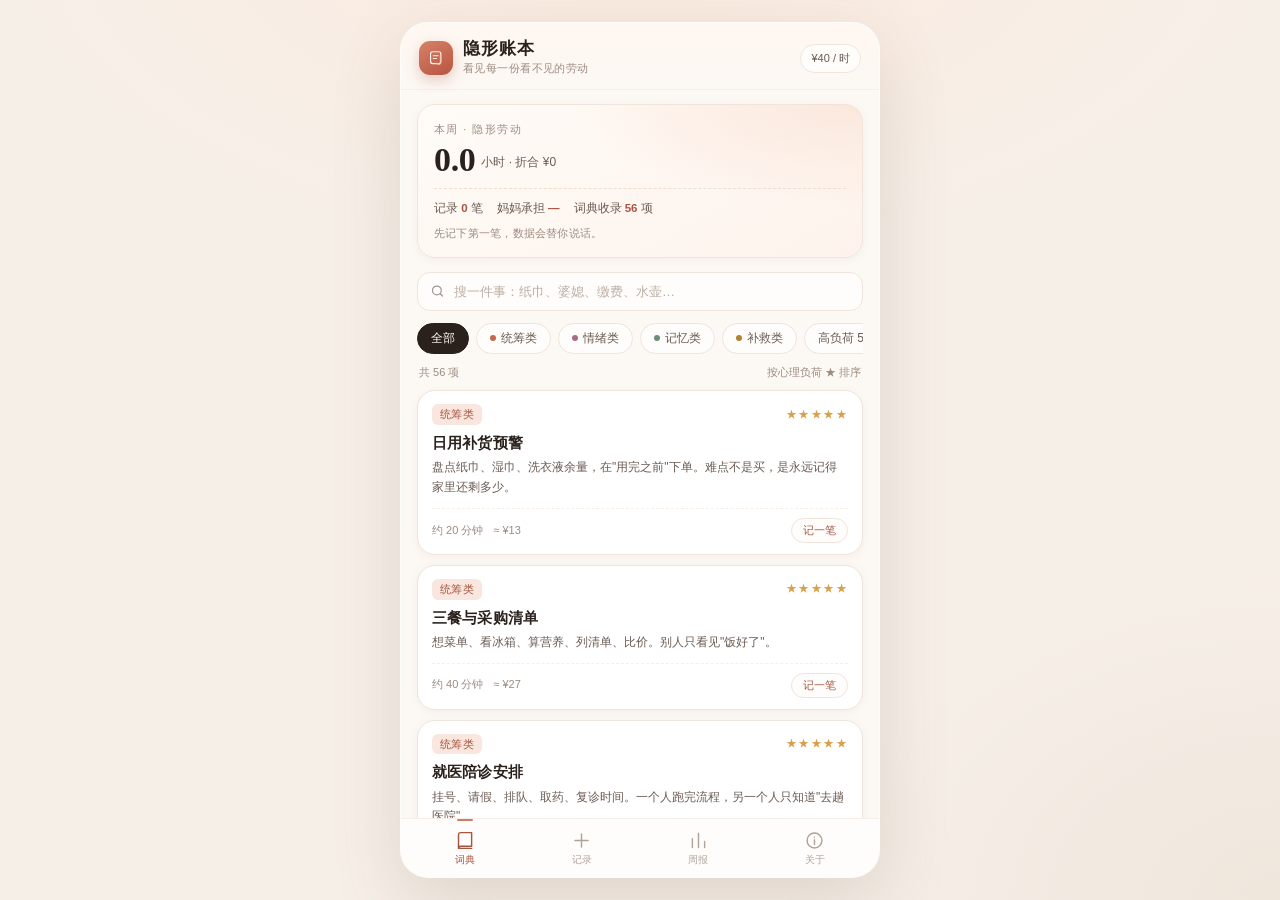
==== index.html @ 70a370f3 "隐形账本 v1.0：隐形劳动词典 + 语音转结构化数据 + 家庭隐形劳动周报 - 词典：4 类 56 条，含心理负荷指数、典型耗时、折合金额 - 记录：本地规则引擎把一段抱怨拆成结构化任务（JSON）" ====
<!DOCTYPE html>
<html lang="zh-CN">
<head>
<meta charset="UTF-8" />
<meta name="viewport" content="width=device-width, initial-scale=1, viewport-fit=cover, maximum-scale=1" />
<meta name="theme-color" content="#FCF8F4" />
<meta name="description" content="隐形账本：把全职妈妈与职场妈妈的隐形劳动、情绪劳动，一次性说清楚。" />
<title>隐形账本 · 看见每一份看不见的劳动</title>
<link rel="icon" href="assets/icon.svg" type="image/svg+xml" />
<link rel="apple-touch-icon" href="assets/icon.svg" />
<link rel="manifest" href="manifest.json" />
<link rel="stylesheet" href="assets/style.css" />
</head>
<body>
<div class="app">

  <!-- ============ 顶栏 ============ -->
  <header class="topbar">
    <div class="brand">
      <div class="mark" aria-hidden="true">
        <svg width="19" height="19" viewBox="0 0 24 24" fill="none">
          <rect x="4.5" y="3.5" width="13" height="15" rx="2.6" stroke="#FFF3EC" stroke-width="1.5"/>
          <path d="M8 8.5h6M8 12h4" stroke="#FFF3EC" stroke-width="1.5" stroke-linecap="round"/>
          <path d="M17 7.5v9.8a1.9 1.9 0 0 1-2.6 1.8l-2.9-1.1" stroke="#F7C9B8" stroke-width="1.5" stroke-linecap="round" stroke-linejoin="round"/>
        </svg>
      </div>
      <div style="min-width:0">
        <h1>隐形账本</h1>
        <p class="sub">看见每一份看不见的劳动</p>
      </div>
    </div>
    <button class="rate-btn" id="rateBtn" type="button">¥40 / 时</button>
  </header>

  <!-- ============ 主体 ============ -->
  <main id="main">

    <!-- ---------- 词典 ---------- -->
    <section class="view active" id="view-dict">
      <div class="overview">
        <div class="ov-label">本周 · 隐形劳动</div>
        <div class="ov-main">
          <span class="ov-num" id="ovHours">0.0</span>
          <span class="ov-unit">小时 · 折合 ¥<span id="ovMoney">0</span></span>
        </div>
        <div class="ov-row">
          <span>记录 <b id="ovCount">0</b> 笔</span>
          <span>妈妈承担 <b id="ovShare">—</b></span>
          <span>词典收录 <b>56</b> 项</span>
        </div>
        <div class="ov-quote" id="ovQuote">先记下第一笔，数据会替你说话。</div>
      </div>

      <div class="search-wrap">
        <svg width="15" height="15" viewBox="0 0 24 24" fill="none" stroke="currentColor" stroke-width="2">
          <circle cx="11" cy="11" r="7"/><path d="M20 20l-3.6-3.6" stroke-linecap="round"/>
        </svg>
        <input id="searchInput" type="search" placeholder="搜一件事：纸巾、婆媳、缴费、水壶…" autocomplete="off" />
      </div>

      <div class="chips" id="chips"></div>
      <div class="dict-meta">
        <span id="dictCount">共 56 项</span>
        <span>按心理负荷 ★ 排序</span>
      </div>
      <div id="dictList"></div>
    </section>

    <!-- ---------- 记录 ---------- -->
    <section class="view" id="view-record">
      <div class="panel">
        <p class="panel-title">说一句今天发生了什么</p>
        <textarea id="voiceInput" placeholder="例：今天气死我了，我刚安抚完娃，又去提醒他爸明天要交幼儿园手工作业。"></textarea>
        <div class="rec-actions">
          <button class="btn btn-mic" id="micBtn" type="button">
            <svg width="14" height="14" viewBox="0 0 24 24" fill="none" stroke="currentColor" stroke-width="1.8">
              <rect x="9" y="3" width="6" height="11" rx="3"/><path d="M5.5 11.5a6.5 6.5 0 0 0 13 0M12 18v3" stroke-linecap="round"/>
            </svg>
            语音
          </button>
          <button class="btn btn-primary" id="parseBtn" type="button">智能拆解</button>
        </div>
        <div class="hint-row">
          <p class="hint">不评价、不安慰、不建议 —— 只把这句话拆成可计量的结构。</p>
          <button class="link-mini" id="sampleBtn" type="button">填入示例</button>
        </div>
      </div>

      <div id="parseOut"></div>

      <div class="panel" style="margin-top:12px">
        <p class="panel-title">今日记录 <span id="todayCount" style="color:#B3A297;letter-spacing:0"></span></p>
        <ul class="rec-list" id="todayList"></ul>
        <div class="empty" id="todayEmpty">
          <span class="big">◌</span>
          还没有记录。试试上面的示例，或从词典里点「记一笔」。
          <div style="margin-top:12px">
            <button class="mini-btn" id="demoBtn" type="button">载入一周示例数据</button>
          </div>
        </div>
      </div>
    </section>

    <!-- ---------- 周报 ---------- -->
    <section class="view" id="view-report">
      <div class="week-switch">
        <button class="active" data-week="0" type="button">本周</button>
        <button data-week="1" type="button">上周</button>
      </div>
      <div id="reportBody"></div>
    </section>

    <!-- ---------- 关于 ---------- -->
    <section class="view" id="view-about">
      <div class="about-hero">
        <div class="mark-lg" aria-hidden="true">
          <svg width="28" height="28" viewBox="0 0 24 24" fill="none">
            <rect x="4.5" y="3.5" width="13" height="15" rx="2.6" stroke="#FFF3EC" stroke-width="1.4"/>
            <path d="M8 8.5h6M8 12h4" stroke="#FFF3EC" stroke-width="1.4" stroke-linecap="round"/>
            <path d="M17 7.5v9.8a1.9 1.9 0 0 1-2.6 1.8l-2.9-1.1" stroke="#F7C9B8" stroke-width="1.4" stroke-linecap="round" stroke-linejoin="round"/>
          </svg>
        </div>
        <h2>隐形账本</h2>
        <p>INVISIBLE LEDGER · v1.0</p>
      </div>

      <div class="about-card">
        <h4>为什么要有这本账</h4>
        <p>家里的活分两种：一种做得完，一种做不完。买纸巾看得见，记住"纸巾快没了"看不见；带孩子看得见，提前三天查好疫苗放号时间看不见。后者从不进入任何统计，却持续消耗同一个人。</p>
        <p>这本账只做一件事：把看不见的部分，写成条目、时长和金额。</p>
      </div>

      <div class="about-card">
        <h4>四个抽屉</h4>
        <ul>
          <li><b>统筹类</b>：让家庭这台机器按时运转（排期、比价、派活与跟进）</li>
          <li><b>情绪类</b>：接住每个人的情绪（安抚、缓冲、维持气氛）</li>
          <li><b>记忆类</b>：全家的外部硬盘（缴费日、过敏史、东西放哪）</li>
          <li><b>补救类</b>：兜住所有漏下来的事（送水壶、发现洗手液用完）</li>
        </ul>
        <p style="margin-top:8px">每项都标了 <b>心理负荷指数（1–5★）</b>：占用的不是时间，是脑子里的后台进程。</p>
      </div>

      <div class="about-card">
        <h4>怎么算钱</h4>
        <p>折算标准默认 <code>¥40 / 小时</code>，参考家政服务时薪。可在右上角修改。金额不是要谁付钱，而是给"没有价格的时间"一个可比较的单位。</p>
      </div>

      <div class="about-card">
        <h4>关于数据</h4>
        <p>所有记录只存在这台设备的浏览器本地存储（localStorage），不上传、不联网、不需要登录。清除浏览器数据会一并清除记录。</p>
        <p>语音输入使用浏览器自带的语音识别能力，是否上传音频由浏览器决定，本应用不接触原始音频。</p>
      </div>

      <div class="about-card">
        <h4>一句话免责</h4>
        <p>本工具不是心理咨询，也不是家庭调解。它只提供结构，不提供安慰。</p>
      </div>

      <div class="about-card" style="text-align:center">
        <button class="btn btn-ghost" id="clearBtn" type="button" style="font-size:12px;color:#A8543C">清空全部本地记录</button>
      </div>

      <footer class="site-footer">
        © 2026 隐形账本 · 保留所有权利
        <span class="ln">蓝诺UFO李然</span>
      </footer>
    </section>

  </main>

  <!-- ============ 底部导航 ============ -->
  <nav class="tabbar" id="tabbar">
    <button class="active" data-view="dict" type="button">
      <svg viewBox="0 0 24 24" fill="none" stroke="currentColor" stroke-linecap="round" stroke-linejoin="round">
        <path d="M4 5.5A2.5 2.5 0 0 1 6.5 3H19v15.5H6.5A2.5 2.5 0 0 0 4 21z"/>
        <path d="M4 18.5A2.5 2.5 0 0 0 6.5 21H19"/>
      </svg>
      <span>词典</span>
    </button>
    <button data-view="record" type="button">
      <svg viewBox="0 0 24 24" fill="none" stroke="currentColor" stroke-linecap="round" stroke-linejoin="round">
        <path d="M12 4.5v15M4.5 12h15"/>
      </svg>
      <span>记录</span>
    </button>
    <button data-view="report" type="button">
      <svg viewBox="0 0 24 24" fill="none" stroke="currentColor" stroke-linecap="round" stroke-linejoin="round">
        <path d="M5 20V10M12 20V4M19 20v-7"/>
      </svg>
      <span>周报</span>
    </button>
    <button data-view="about" type="button">
      <svg viewBox="0 0 24 24" fill="none" stroke="currentColor" stroke-linecap="round" stroke-linejoin="round">
        <circle cx="12" cy="12" r="8.5"/>
        <path d="M12 11v5.5M12 8.2v.1"/>
      </svg>
      <span>关于</span>
    </button>
  </nav>
</div>

<!-- 设置弹层 -->
<div class="sheet-mask" id="mask"></div>
<div class="sheet" id="sheet">
  <h3>折算设置</h3>
  <p class="sub">金额不是要谁付钱，是给没有价格的时间一个单位。</p>
  <div class="row">
    <div class="field">
      <label>家政时薪（元 / 小时）</label>
      <input id="rateInput" type="number" min="1" step="1" inputmode="numeric" />
    </div>
    <div class="field">
      <label>你的称呼</label>
      <input id="nameInput" type="text" placeholder="妈妈" />
    </div>
  </div>
  <button class="btn btn-primary" id="saveSettings" type="button" style="width:100%;justify-content:center">保存</button>
</div>

<div id="toast"></div>

<script src="assets/dictionary.js"></script>
<script src="assets/app.js"></script>
</body>
</html>
---- assets/style.css ----
/* 隐形账本 · Invisible Ledger
   视觉：暖白纸感 + 陶土红 / 藕荷 / 苔绿 / 赭金
*/

:root {
  --cream: #FCF8F4;
  --paper: #FFFFFF;
  --ink: #2A211D;
  --ink-2: #6B5B52;
  --muted: #9C8B80;
  --line: #F0E4DB;
  --line-2: #F7EEE7;
  --rose: #C4674F;
  --rose-deep: #A85440;
  --rose-soft: #F8E6DF;
  --sage: #6F8B7A;
  --mauve: #A96B85;
  --gold: #B08432;
  --shadow: 0 8px 24px rgba(122, 88, 66, 0.07);
  --shadow-sm: 0 2px 10px rgba(122, 88, 66, 0.06);
  --r: 18px;
}

* { box-sizing: border-box; -webkit-tap-highlight-color: transparent; }

html, body {
  margin: 0; padding: 0;
  background: #F6EFE8;
  color: var(--ink);
  font-family: -apple-system, BlinkMacSystemFont, "PingFang SC", "Hiragino Sans GB",
    "Microsoft YaHei", "Segoe UI", Roboto, sans-serif;
  font-size: 14px;
  line-height: 1.6;
  -webkit-font-smoothing: antialiased;
}

body {
  background:
    radial-gradient(900px 460px at 50% -8%, #FBEADF 0%, rgba(251, 234, 223, 0) 70%),
    radial-gradient(700px 500px at 100% 100%, #EFE6DC 0%, rgba(239, 230, 220, 0) 65%),
    #F6EFE8;
}

/* ---------------- 外壳 ---------------- */
.app {
  position: relative;
  width: 100%;
  max-width: 480px;
  margin: 0 auto;
  height: 100vh;
  height: 100dvh;
  display: flex;
  flex-direction: column;
  background: var(--cream);
  overflow: hidden;
}

@media (min-width: 520px) {
  body { padding: 22px 0; }
  .app {
    height: calc(100vh - 44px);
    border-radius: 28px;
    box-shadow: 0 24px 70px rgba(103, 74, 55, 0.16), 0 2px 0 rgba(255, 255, 255, 0.9) inset;
    border: 1px solid rgba(255, 255, 255, 0.7);
  }
}

/* ---------------- 顶栏 ---------------- */
.topbar {
  flex: 0 0 auto;
  display: flex;
  align-items: center;
  gap: 10px;
  padding: 16px 18px 12px;
  background: linear-gradient(180deg, #FFF7F1 0%, rgba(252, 248, 244, 0.92) 100%);
  border-bottom: 1px solid var(--line-2);
  position: relative;
  z-index: 5;
}

.brand { display: flex; align-items: center; gap: 10px; flex: 1; min-width: 0; }

.brand .mark {
  width: 34px; height: 34px; flex: 0 0 34px;
  border-radius: 11px;
  background: linear-gradient(150deg, #D68168, #B85540);
  box-shadow: 0 5px 14px rgba(180, 85, 64, 0.28);
  display: flex; align-items: center; justify-content: center;
}

.brand h1 {
  margin: 0;
  font-family: "Songti SC", "STSong", "Noto Serif SC", Georgia, serif;
  font-size: 17px;
  font-weight: 700;
  letter-spacing: 0.06em;
  line-height: 1.2;
  color: var(--ink);
}

.brand .sub {
  margin: 1px 0 0;
  font-size: 10.5px;
  color: var(--muted);
  letter-spacing: 0.04em;
  white-space: nowrap;
  overflow: hidden;
  text-overflow: ellipsis;
}

.rate-btn {
  flex: 0 0 auto;
  border: 1px solid var(--line);
  background: #FFFDFB;
  color: var(--ink-2);
  font-size: 11px;
  padding: 6px 10px;
  border-radius: 999px;
  cursor: pointer;
  font-variant-numeric: tabular-nums;
  transition: .18s;
}
.rate-btn:hover { border-color: #E4CDBF; color: var(--rose-deep); }

/* ---------------- 主体 ---------------- */
main {
  flex: 1 1 auto;
  overflow-y: auto;
  overflow-x: hidden;
  padding: 14px 16px 20px;
  scroll-behavior: smooth;
}
main::-webkit-scrollbar { width: 0; }

.view { display: none; animation: fadeUp .26s ease both; }
.view.active { display: block; }

@keyframes fadeUp {
  from { opacity: 0; transform: translateY(6px); }
  to { opacity: 1; transform: none; }
}

/* ---------------- 概览卡 ---------------- */
.overview {
  position: relative;
  overflow: hidden;
  border-radius: var(--r);
  padding: 16px 16px 14px;
  background:
    radial-gradient(120% 120% at 100% 0%, #FBE7DC 0%, rgba(251, 231, 220, 0) 55%),
    linear-gradient(150deg, #FFFBF7, #FDF3EC);
  border: 1px solid var(--line);
  box-shadow: var(--shadow-sm);
  margin-bottom: 14px;
}

.overview .ov-label {
  font-size: 10.5px; letter-spacing: 0.14em; color: var(--muted);
  text-transform: uppercase;
}

.overview .ov-main {
  display: flex; align-items: flex-end; gap: 6px; margin-top: 4px;
}
.overview .ov-num {
  font-family: "Songti SC", "STSong", Georgia, serif;
  font-size: 34px; font-weight: 700; line-height: 1.05; color: var(--ink);
  font-variant-numeric: tabular-nums;
  letter-spacing: -0.01em;
}
.overview .ov-unit { font-size: 12px; color: var(--ink-2); padding-bottom: 5px; }

.overview .ov-row {
  display: flex; gap: 14px; margin-top: 10px;
  padding-top: 10px; border-top: 1px dashed #EFDDD2;
  font-size: 11.5px; color: var(--ink-2);
}
.overview .ov-row b { color: var(--rose-deep); font-weight: 600; font-variant-numeric: tabular-nums; }
.overview .ov-quote {
  margin-top: 8px; font-size: 11px; color: var(--muted); letter-spacing: 0.02em;
}

/* ---------------- 搜索 & 筛选 ---------------- */
.search-wrap { position: relative; margin-bottom: 10px; }
.search-wrap svg { position: absolute; left: 13px; top: 50%; transform: translateY(-50%); opacity: .45; }
#searchInput {
  width: 100%;
  padding: 11px 14px 11px 36px;
  border-radius: 13px;
  border: 1px solid var(--line);
  background: #FFFDFB;
  font-size: 13px;
  color: var(--ink);
  outline: none;
  transition: .2s;
  font-family: inherit;
}
#searchInput::placeholder { color: #BCAEA4; }
#searchInput:focus { border-color: #DFC0B1; box-shadow: 0 0 0 3px rgba(196, 103, 79, 0.08); }

.chips {
  display: flex; gap: 7px; overflow-x: auto; padding: 2px 0 10px;
  scrollbar-width: none;
}
.chips::-webkit-scrollbar { display: none; }

.chip {
  flex: 0 0 auto;
  border: 1px solid var(--line);
  background: #FFFDFB;
  color: var(--ink-2);
  font-size: 12px;
  padding: 6px 13px;
  border-radius: 999px;
  cursor: pointer;
  transition: .18s;
  white-space: nowrap;
  font-family: inherit;
}
.chip.active {
  background: var(--ink);
  border-color: var(--ink);
  color: #FFF8F3;
}
.chip .dot {
  display: inline-block; width: 6px; height: 6px; border-radius: 50%;
  margin-right: 5px; vertical-align: 1px;
}

.dict-meta {
  display: flex; justify-content: space-between; align-items: center;
  font-size: 11px; color: var(--muted); margin: 0 2px 9px;
}

/* ---------------- 词典卡片 ---------------- */
.dict-card {
  background: var(--paper);
  border: 1px solid var(--line);
  border-radius: var(--r);
  padding: 13px 14px 11px;
  margin-bottom: 10px;
  box-shadow: var(--shadow-sm);
  transition: transform .18s, box-shadow .18s;
}
.dict-card:active { transform: scale(.995); }

.dc-top { display: flex; align-items: center; justify-content: space-between; gap: 8px; }

.tag {
  font-size: 10.5px;
  padding: 2px 8px;
  border-radius: 6px;
  letter-spacing: 0.04em;
  font-weight: 500;
  white-space: nowrap;
}
.tag--chou { background: #F8E6DF; color: #A8543C; }
.tag--qing { background: #F6E3EA; color: #8E5570; }
.tag--ji   { background: #E4EDE6; color: #54735F; }
.tag--bu   { background: #F6EBD6; color: #8E6820; }

.stars { font-size: 11px; letter-spacing: 1.5px; color: #E3D3C7; white-space: nowrap; }
.stars i { font-style: normal; }
.stars .on { color: #D9A04A; }

.dict-card h3 {
  margin: 7px 0 3px;
  font-size: 14.5px;
  font-weight: 600;
  letter-spacing: 0.01em;
  color: var(--ink);
  font-family: "Songti SC", "STSong", "Noto Serif SC", Georgia, serif;
}

.dc-note {
  margin: 0;
  font-size: 12px;
  line-height: 1.65;
  color: var(--ink-2);
}

.dc-foot {
  display: flex; align-items: center; gap: 10px;
  margin-top: 10px; padding-top: 9px; border-top: 1px dashed var(--line-2);
  font-size: 11px; color: var(--muted);
  font-variant-numeric: tabular-nums;
}
.dc-foot .spacer { flex: 1; }

.mini-btn {
  border: 1px solid var(--line);
  background: #FFFDFB;
  color: var(--rose-deep);
  font-size: 11px;
  padding: 4px 11px;
  border-radius: 999px;
  cursor: pointer;
  font-family: inherit;
  transition: .18s;
}
.mini-btn:hover { background: var(--rose-soft); border-color: #EBCDBE; }
.mini-btn.solid {
  background: linear-gradient(140deg, #CE7259, #B4553F);
  color: #fff; border: none;
  box-shadow: 0 4px 12px rgba(180, 85, 64, .24);
}
.mini-btn.solid:hover { filter: brightness(1.03); }

/* ---------------- 记录页 ---------------- */
.panel {
  background: var(--paper);
  border: 1px solid var(--line);
  border-radius: var(--r);
  padding: 14px;
  box-shadow: var(--shadow-sm);
  margin-bottom: 12px;
}

.panel-title {
  display: flex; align-items: center; gap: 7px;
  font-size: 12px; color: var(--muted);
  letter-spacing: 0.06em;
  margin: 0 0 10px;
}
.panel-title::before {
  content: ''; width: 3px; height: 11px; border-radius: 2px;
  background: var(--rose);
  opacity: .8;
}

#voiceInput {
  width: 100%;
  min-height: 96px;
  resize: vertical;
  border: 1px solid var(--line);
  border-radius: 13px;
  padding: 12px;
  font-size: 13.5px;
  line-height: 1.7;
  color: var(--ink);
  background: #FFFDFB;
  outline: none;
  font-family: inherit;
  transition: .2s;
}
#voiceInput:focus { border-color: #DFC0B1; box-shadow: 0 0 0 3px rgba(196, 103, 79, .08); }
#voiceInput::placeholder { color: #BCAEA4; }

.rec-actions { display: flex; gap: 8px; margin-top: 10px; align-items: center; }

.btn {
  border: none;
  border-radius: 12px;
  padding: 10px 16px;
  font-size: 13px;
  font-family: inherit;
  cursor: pointer;
  transition: .18s;
  display: inline-flex; align-items: center; gap: 6px;
}
.btn-primary {
  background: linear-gradient(140deg, #CE7259, #B4553F);
  color: #FFF8F4;
  box-shadow: 0 6px 16px rgba(180, 85, 64, .26);
  font-weight: 500;
  flex: 1;
  justify-content: center;
}
.btn-primary:active { transform: translateY(1px); }
.btn-ghost {
  background: #FFFDFB; color: var(--ink-2);
  border: 1px solid var(--line);
}
.btn-ghost:hover { border-color: #E4CDBF; color: var(--rose-deep); }
.btn-mic { background: #FFFDFB; border: 1px solid var(--line); color: var(--ink-2); }
.btn-mic.rec { background: #FBEAE4; border-color: #EFC5B6; color: var(--rose-deep); }

.hint {
  font-size: 11px; color: var(--muted); line-height: 1.6; margin: 8px 2px 0;
}
.hint-row { display: flex; align-items: flex-start; gap: 10px; margin-top: 8px; }
.hint-row .hint { flex: 1; margin: 0; }
.link-mini {
  flex: 0 0 auto;
  border: none; background: none; padding: 0 0 1px;
  color: var(--rose-deep); font-size: 11px; font-family: inherit;
  cursor: pointer; white-space: nowrap;
  border-bottom: 1px dashed #DCC3B6;
}

/* JSON 预览 */
.json-card {
  background: #FDF7F3;
  border: 1px solid #F2E2D8;
  border-radius: 14px;
  padding: 12px;
  margin-bottom: 10px;
  animation: fadeUp .3s ease both;
}
.json-head {
  display: flex; align-items: center; justify-content: space-between;
  font-size: 10.5px; letter-spacing: .1em; color: var(--muted); margin-bottom: 8px;
}
.json-head .ok { color: var(--sage); letter-spacing: 0; }
pre.json {
  margin: 0;
  font-family: "SF Mono", ui-monospace, Menlo, Consolas, monospace;
  font-size: 12px;
  line-height: 1.85;
  color: #4E3E36;
  white-space: pre-wrap;
  word-break: break-word;
}
pre.json .k { color: #A8543C; }
pre.json .s { color: #54735F; }
pre.json .n { color: #8E6820; }

.parsed-item {
  border-top: 1px dashed #EFDDD2;
  padding-top: 9px; margin-top: 9px;
  font-size: 11.5px; color: var(--ink-2);
}
.parsed-item:first-of-type { border-top: none; padding-top: 0; margin-top: 0; }

/* 记录列表 */
.rec-list { list-style: none; margin: 0; padding: 0; }
.rec-item {
  display: flex; gap: 10px; align-items: flex-start;
  padding: 11px 0;
  border-bottom: 1px dashed var(--line-2);
}
.rec-item:last-child { border-bottom: none; }
.rec-item .body { flex: 1; min-width: 0; }
.rec-item .t {
  font-size: 13px; font-weight: 500; color: var(--ink);
  display: flex; align-items: center; gap: 6px; flex-wrap: wrap;
}
.rec-item .m {
  font-size: 11px; color: var(--muted); margin-top: 3px;
  font-variant-numeric: tabular-nums;
}
.rec-item .m .who { color: var(--ink-2); }
.del {
  border: none; background: none; color: #C9B8AD; cursor: pointer;
  font-size: 15px; padding: 2px 4px; line-height: 1;
}
.del:hover { color: var(--rose); }

.empty {
  text-align: center; padding: 26px 12px;
  color: var(--muted); font-size: 12px;
}
.empty .big { font-size: 24px; opacity: .35; display: block; margin-bottom: 6px; }

/* ---------------- 周报 ---------------- */
.week-switch {
  display: flex; gap: 0; margin-bottom: 12px;
  background: #F5EBE4; border-radius: 11px; padding: 3px;
}
.week-switch button {
  flex: 1; border: none; background: transparent;
  font-size: 12px; padding: 7px; border-radius: 9px;
  color: var(--ink-2); cursor: pointer; font-family: inherit;
  transition: .18s;
}
.week-switch button.active {
  background: #FFFDFB; color: var(--ink);
  box-shadow: 0 1px 4px rgba(122, 88, 66, .1);
  font-weight: 500;
}

.stat-grid { display: grid; grid-template-columns: 1fr 1fr; gap: 9px; margin-bottom: 12px; }
.stat {
  background: var(--paper);
  border: 1px solid var(--line);
  border-radius: 14px;
  padding: 12px;
  box-shadow: var(--shadow-sm);
}
.stat .lab { font-size: 10.5px; color: var(--muted); letter-spacing: .05em; }
.stat .val {
  font-family: "Songti SC", "STSong", Georgia, serif;
  font-size: 22px; font-weight: 700; line-height: 1.25; margin-top: 2px;
  font-variant-numeric: tabular-nums;
}
.stat .val small { font-size: 11px; font-weight: 400; color: var(--ink-2); margin-left: 2px; font-family: inherit; }
.stat .sub { font-size: 10.5px; color: var(--muted); }

.split-card {
  background: var(--paper); border: 1px solid var(--line); border-radius: var(--r);
  padding: 14px; box-shadow: var(--shadow-sm); margin-bottom: 12px;
}

.split-row { display: flex; align-items: center; gap: 12px; }
.donut { width: 96px; height: 96px; flex: 0 0 96px; position: relative; }
.donut text { font-family: inherit; }
.split-legend { flex: 1; font-size: 11.5px; color: var(--ink-2); }
.split-legend .lg { display: flex; align-items: center; gap: 6px; margin-bottom: 6px; }
.split-legend .sw { width: 8px; height: 8px; border-radius: 3px; }
.split-legend b { color: var(--ink); font-variant-numeric: tabular-nums; }

.bar-row { margin-bottom: 9px; }
.bar-row:last-child { margin-bottom: 0; }
.bar-label {
  display: flex; justify-content: space-between; font-size: 11.5px; color: var(--ink-2);
  margin-bottom: 4px;
}
.bar-label b { color: var(--ink); font-variant-numeric: tabular-nums; font-weight: 600; }
.bar-track { height: 7px; border-radius: 99px; background: #F5EBE4; overflow: hidden; }
.bar-fill { height: 100%; border-radius: 99px; transition: width .5s ease; }

.report-card {
  background: var(--paper);
  border: 1px solid var(--line);
  border-radius: var(--r);
  padding: 15px;
  box-shadow: var(--shadow-sm);
  margin-bottom: 12px;
}
.report-card h4 {
  margin: 0 0 10px;
  font-size: 12.5px; letter-spacing: .08em; color: var(--muted); font-weight: 500;
  display: flex; align-items: center; justify-content: space-between;
}

.kv { display: flex; justify-content: space-between; font-size: 12.5px; padding: 6px 0; border-bottom: 1px dashed var(--line-2); }
.kv:last-child { border-bottom: none; }
.kv span { color: var(--ink-2); }
.kv b { font-weight: 600; font-variant-numeric: tabular-nums; color: var(--ink); }

.offence {
  border-left: 2px solid #E3B7A8;
  padding: 7px 0 7px 10px;
  margin-bottom: 8px;
  font-size: 12px;
  color: var(--ink-2);
  line-height: 1.6;
}
.offence:last-child { margin-bottom: 0; }
.offence .h { color: var(--ink); font-weight: 500; }
.offence .st { color: #B4553F; }

.red-item { display: flex; gap: 8px; align-items: baseline; font-size: 12px; padding: 5px 0; color: var(--ink-2); }
.red-item .rank {
  flex: 0 0 16px; height: 16px; border-radius: 5px;
  background: #F8E6DF; color: #A8543C;
  font-size: 9.5px; display: inline-flex; align-items: center; justify-content: center;
}

.final-q {
  background: linear-gradient(150deg, #FDF3EC, #FBEDE5);
  border: 1px solid #F0DDD1;
  border-radius: 14px;
  padding: 14px;
  font-family: "Songti SC", "STSong", "Noto Serif SC", Georgia, serif;
  font-size: 13.5px;
  line-height: 1.75;
  color: #6B4436;
  letter-spacing: 0.01em;
}

/* ---------------- 关于 ---------------- */
.about-hero { text-align: center; padding: 18px 8px 14px; }
.about-hero .mark-lg {
  width: 56px; height: 56px; border-radius: 18px; margin: 0 auto 12px;
  background: linear-gradient(150deg, #D68168, #B85540);
  display: flex; align-items: center; justify-content: center;
  box-shadow: 0 10px 24px rgba(180, 85, 64, .26);
}
.about-hero h2 {
  margin: 0; font-family: "Songti SC", "STSong", "Noto Serif SC", Georgia, serif;
  font-size: 20px; letter-spacing: .12em;
}
.about-hero p { margin: 6px 0 0; font-size: 12px; color: var(--muted); letter-spacing: .04em; }

.about-card {
  background: var(--paper); border: 1px solid var(--line); border-radius: var(--r);
  padding: 15px; box-shadow: var(--shadow-sm); margin-bottom: 12px;
}
.about-card h4 {
  margin: 0 0 8px; font-size: 12.5px; color: var(--ink); letter-spacing: .04em;
}
.about-card p, .about-card li {
  font-size: 12.5px; line-height: 1.8; color: var(--ink-2); margin: 0 0 6px;
}
.about-card ul { padding-left: 16px; margin: 0; }
.about-card code {
  background: #FBF1EB; padding: 1px 5px; border-radius: 5px;
  font-size: 11.5px; color: #A8543C;
  font-family: "SF Mono", ui-monospace, Menlo, Consolas, monospace;
}

/* 版权 */
.site-footer {
  text-align: center;
  font-size: 10.5px;
  color: #B9A79C;
  letter-spacing: .08em;
  padding: 18px 0 22px;
}
.site-footer .ln { display: block; margin-top: 3px; color: #C4B3A7; letter-spacing: .12em; }

/* ---------------- 底部导航 ---------------- */
.tabbar {
  flex: 0 0 auto;
  display: flex;
  background: rgba(255, 253, 251, 0.94);
  backdrop-filter: saturate(180%) blur(14px);
  -webkit-backdrop-filter: saturate(180%) blur(14px);
  border-top: 1px solid var(--line-2);
  padding: 6px 6px calc(6px + env(safe-area-inset-bottom));
}

.tabbar button {
  flex: 1;
  border: none;
  background: none;
  padding: 5px 0 4px;
  display: flex;
  flex-direction: column;
  align-items: center;
  gap: 2px;
  color: #B3A297;
  font-size: 10px;
  font-family: inherit;
  cursor: pointer;
  transition: color .18s;
  position: relative;
}
.tabbar button svg { width: 21px; height: 21px; stroke-width: 1.65; }
.tabbar button.active { color: var(--rose-deep); }
.tabbar button.active::after {
  content: ''; position: absolute; top: -6px; width: 16px; height: 2px;
  border-radius: 2px; background: var(--rose); opacity: .85;
}

/* ---------------- Toast ---------------- */
#toast {
  position: fixed;
  left: 50%; bottom: 92px;
  transform: translate(-50%, 12px);
  background: rgba(42, 33, 29, 0.92);
  color: #FFF6F0;
  font-size: 12px;
  padding: 9px 16px;
  border-radius: 999px;
  opacity: 0;
  pointer-events: none;
  transition: .26s;
  z-index: 90;
  backdrop-filter: blur(6px);
  max-width: 86vw;
  text-align: center;
}
#toast.show { opacity: 1; transform: translate(-50%, 0); }

/* ---------------- 弹层 ---------------- */
.sheet-mask {
  position: fixed; inset: 0; background: rgba(60, 44, 35, .3);
  backdrop-filter: blur(2px);
  opacity: 0; pointer-events: none; transition: .24s; z-index: 100;
}
.sheet-mask.show { opacity: 1; pointer-events: auto; }

.sheet {
  position: fixed;
  left: 50%; bottom: 0;
  width: 100%; max-width: 480px;
  transform: translate(-50%, 102%);
  background: var(--cream);
  border-radius: 22px 22px 0 0;
  padding: 18px 18px calc(20px + env(safe-area-inset-bottom));
  z-index: 101;
  visibility: hidden;
  transition: transform .3s cubic-bezier(.32, .72, .3, 1), visibility 0s linear .3s;
  box-shadow: 0 -10px 40px rgba(103, 74, 55, .18);
}
.sheet.show {
  transform: translate(-50%, 0);
  visibility: visible;
  transition: transform .3s cubic-bezier(.32, .72, .3, 1), visibility 0s linear 0s;
}
.sheet h3 {
  margin: 0 0 4px; font-size: 15px;
  font-family: "Songti SC", "STSong", Georgia, serif; letter-spacing: .04em;
}
.sheet p.sub { margin: 0 0 14px; font-size: 11.5px; color: var(--muted); }
.sheet .field { margin-bottom: 12px; }
.sheet label { display: block; font-size: 11px; color: var(--muted); margin-bottom: 5px; letter-spacing: .05em; }
.sheet input {
  width: 100%; padding: 10px 12px; border-radius: 11px;
  border: 1px solid var(--line); background: #FFFDFB;
  font-size: 13.5px; font-family: inherit; color: var(--ink);
  outline: none; font-variant-numeric: tabular-nums;
}
.sheet input:focus { border-color: #DFC0B1; }
.sheet .row { display: flex; gap: 9px; }
.sheet .row .field { flex: 1; }
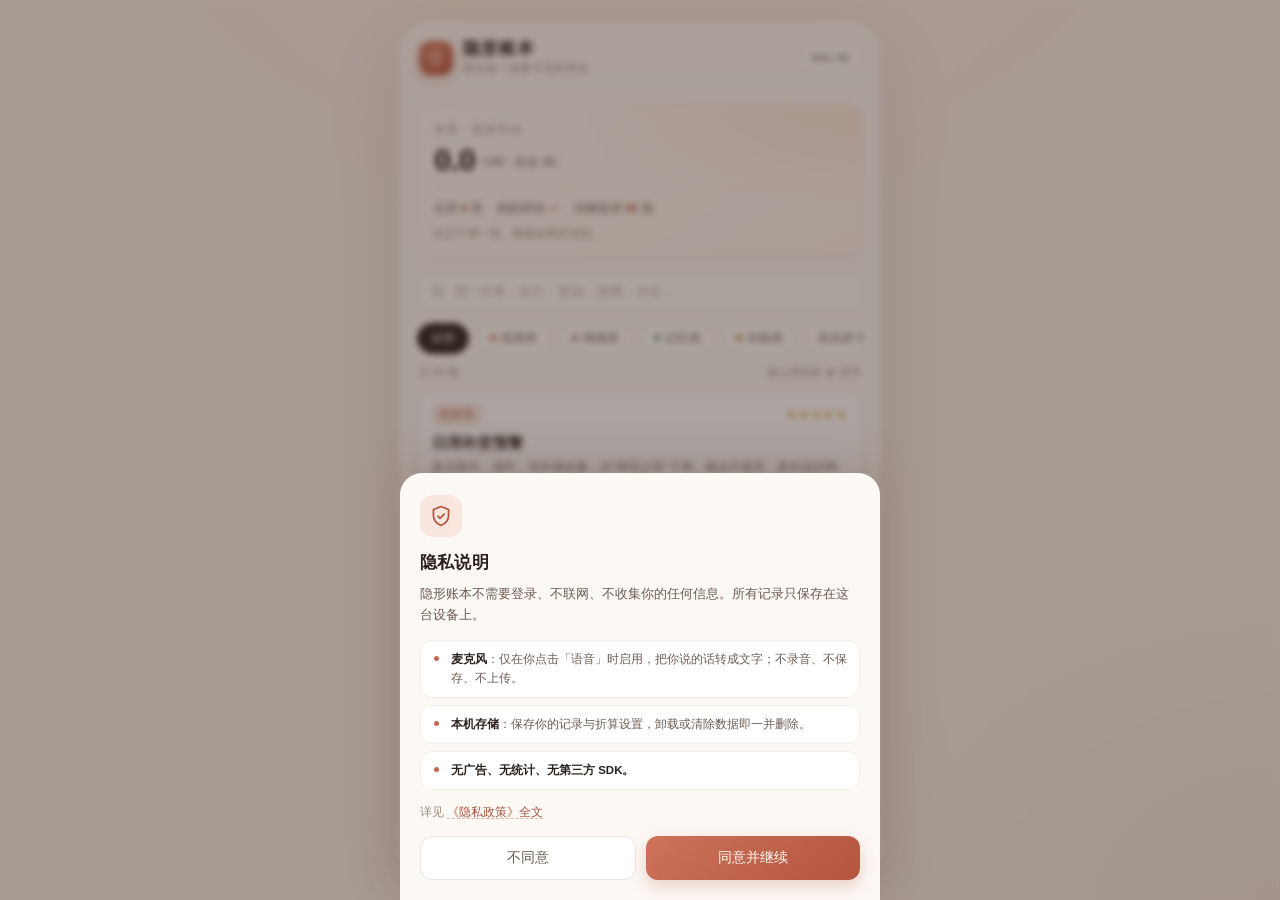
==== commit 13c7e9a6: "feat(privacy): 首次启动弹出隐私说明并取得同意（国内商店合规必检项） - 新增底部弹层：列明麦克风、本机存储、无第三方 SDK，可点开隐私政策全文 - 「不同意」不退出、不索取，仅说明后" ====
--- a/index.html
+++ b/index.html
@@ -76,7 +76,7 @@
             <svg width="14" height="14" viewBox="0 0 24 24" fill="none" stroke="currentColor" stroke-width="1.8">
               <rect x="9" y="3" width="6" height="11" rx="3"/><path d="M5.5 11.5a6.5 6.5 0 0 0 13 0M12 18v3" stroke-linecap="round"/>
             </svg>
-            语音
+            <span id="micLabel">语音</span>
           </button>
           <button class="btn btn-primary" id="parseBtn" type="button">智能拆解</button>
         </div>
@@ -148,8 +148,9 @@
 
       <div class="about-card">
         <h4>关于数据</h4>
-        <p>所有记录只存在这台设备的浏览器本地存储（localStorage），不上传、不联网、不需要登录。清除浏览器数据会一并清除记录。</p>
-        <p>语音输入使用浏览器自带的语音识别能力，是否上传音频由浏览器决定，本应用不接触原始音频。</p>
+        <p>所有记录只存在这台设备本地：网页版存在浏览器 localStorage，安装版存在应用私有目录，不上传、不联网、不需要登录。清除数据或卸载会一并清除记录。</p>
+        <p>语音输入使用系统自带的语音识别能力（安装版为安卓系统识别服务，网页版为浏览器识别能力），本应用不保存任何音频，只接收识别后的文字。</p>
+        <p><a href="privacy.html" style="color:#A8543C;text-decoration:none;border-bottom:1px dashed #D9B7A8">隐私政策全文</a></p>
       </div>
 
       <div class="about-card">
@@ -198,6 +199,31 @@
       <span>关于</span>
     </button>
   </nav>
+</div>
+
+<!-- 首次启动隐私提示 -->
+<div class="consent" id="consent" role="dialog" aria-modal="true" aria-labelledby="consentTitle">
+  <div class="consent-card">
+    <div class="consent-mark" aria-hidden="true">
+      <svg width="26" height="26" viewBox="0 0 24 24" fill="none">
+        <path d="M12 3.2 5 6v5.6c0 4.2 2.9 7.4 7 9.2 4.1-1.8 7-5 7-9.2V6l-7-2.8Z" stroke="#B4553F" stroke-width="1.6" stroke-linejoin="round"/>
+        <path d="m9.2 12.1 2 2 3.7-3.9" stroke="#B4553F" stroke-width="1.6" stroke-linecap="round" stroke-linejoin="round"/>
+      </svg>
+    </div>
+    <h2 id="consentTitle">隐私说明</h2>
+    <p class="consent-lead">隐形账本不需要登录、不联网、不收集你的任何信息。所有记录只保存在这台设备上。</p>
+    <p class="consent-note" id="consentNote">未同意时，我们不会处理任何信息，但应用无法保存你的记录，也无法使用语音输入。你可以随时点下方按钮重新阅读。</p>
+    <ul class="consent-list">
+      <li><b>麦克风</b>：仅在你点击「语音」时启用，把你说的话转成文字；不录音、不保存、不上传。</li>
+      <li><b>本机存储</b>：保存你的记录与折算设置，卸载或清除数据即一并删除。</li>
+      <li><b>无广告、无统计、无第三方 SDK。</b></li>
+    </ul>
+    <p class="consent-link">详见 <a href="privacy.html">《隐私政策》全文</a></p>
+    <div class="consent-actions">
+      <button class="btn btn-consent-ghost" id="consentReject" type="button">不同意</button>
+      <button class="btn btn-primary" id="consentAgree" type="button">同意并继续</button>
+    </div>
+  </div>
 </div>
 
 <!-- 设置弹层 -->
--- a/assets/style.css
+++ b/assets/style.css
@@ -696,3 +696,94 @@
 .sheet input:focus { border-color: #DFC0B1; }
 .sheet .row { display: flex; gap: 9px; }
 .sheet .row .field { flex: 1; }
+
+/* ---------------- 首次启动隐私提示 ---------------- */
+.consent {
+  position: fixed;
+  inset: 0;
+  z-index: 300;
+  background: rgba(58, 40, 32, .42);
+  backdrop-filter: blur(3px);
+  -webkit-backdrop-filter: blur(3px);
+  display: flex;
+  align-items: flex-end;
+  justify-content: center;
+  padding: 0;
+}
+.consent-card {
+  width: 100%;
+  max-width: 480px;
+  background: var(--cream);
+  border-radius: 22px 22px 0 0;
+  padding: 22px 20px calc(20px + env(safe-area-inset-bottom));
+  box-shadow: 0 -12px 40px rgba(103, 74, 55, .22);
+  animation: consentIn .32s cubic-bezier(.32, .72, .3, 1);
+  max-height: 92vh;
+  overflow-y: auto;
+}
+@keyframes consentIn { from { transform: translateY(18px); opacity: 0; } to { transform: none; opacity: 1; } }
+.consent-mark {
+  width: 42px; height: 42px; border-radius: 13px;
+  background: var(--rose-soft);
+  display: flex; align-items: center; justify-content: center;
+  margin-bottom: 12px;
+}
+.consent-card h2 {
+  margin: 0 0 8px;
+  font-size: 17px; font-weight: 600; color: var(--ink); letter-spacing: .01em;
+}
+.consent-lead {
+  margin: 0 0 13px; font-size: 12.5px; line-height: 1.72; color: var(--ink-2);
+}
+.consent-list {
+  margin: 0 0 13px; padding: 0; list-style: none;
+}
+.consent-list li {
+  position: relative;
+  padding: 9px 12px 9px 30px;
+  margin-bottom: 7px;
+  background: var(--paper);
+  border: 1px solid var(--line-2);
+  border-radius: 12px;
+  font-size: 11.5px; line-height: 1.65; color: var(--ink-2);
+}
+.consent-list li::before {
+  content: "";
+  position: absolute; left: 13px; top: 15px;
+  width: 5px; height: 5px; border-radius: 50%;
+  background: var(--rose);
+}
+.consent-list b { color: var(--ink); font-weight: 600; }
+.consent-link {
+  margin: 0 0 15px; font-size: 11.5px; color: var(--muted);
+}
+.consent-link a {
+  color: var(--rose-deep); text-decoration: none;
+  border-bottom: 1px dashed #D9B7A8;
+}
+.consent-actions { display: flex; gap: 10px; }
+.consent-actions .btn { flex: 1; justify-content: center; padding: 12px 16px; font-size: 13.5px; }
+.btn-consent-ghost {
+  background: var(--paper);
+  border: 1px solid var(--line);
+  color: var(--ink-2);
+  font-weight: 400;
+  flex: 0 0 34%;
+}
+.btn-consent-ghost:active { background: #FBF4EF; }
+
+/* 拒绝后的提示态 */
+.consent-card.rejected .consent-list,
+.consent-card.rejected .consent-lead,
+.consent-card.rejected .consent-mark { display: none; }
+.consent-card.rejected .consent-note { display: block; }
+.consent-note {
+  display: none;
+  margin: 0 0 15px;
+  padding: 12px 13px;
+  background: var(--paper);
+  border: 1px solid var(--line);
+  border-radius: 12px;
+  font-size: 12px; line-height: 1.7; color: var(--ink-2);
+}
+
